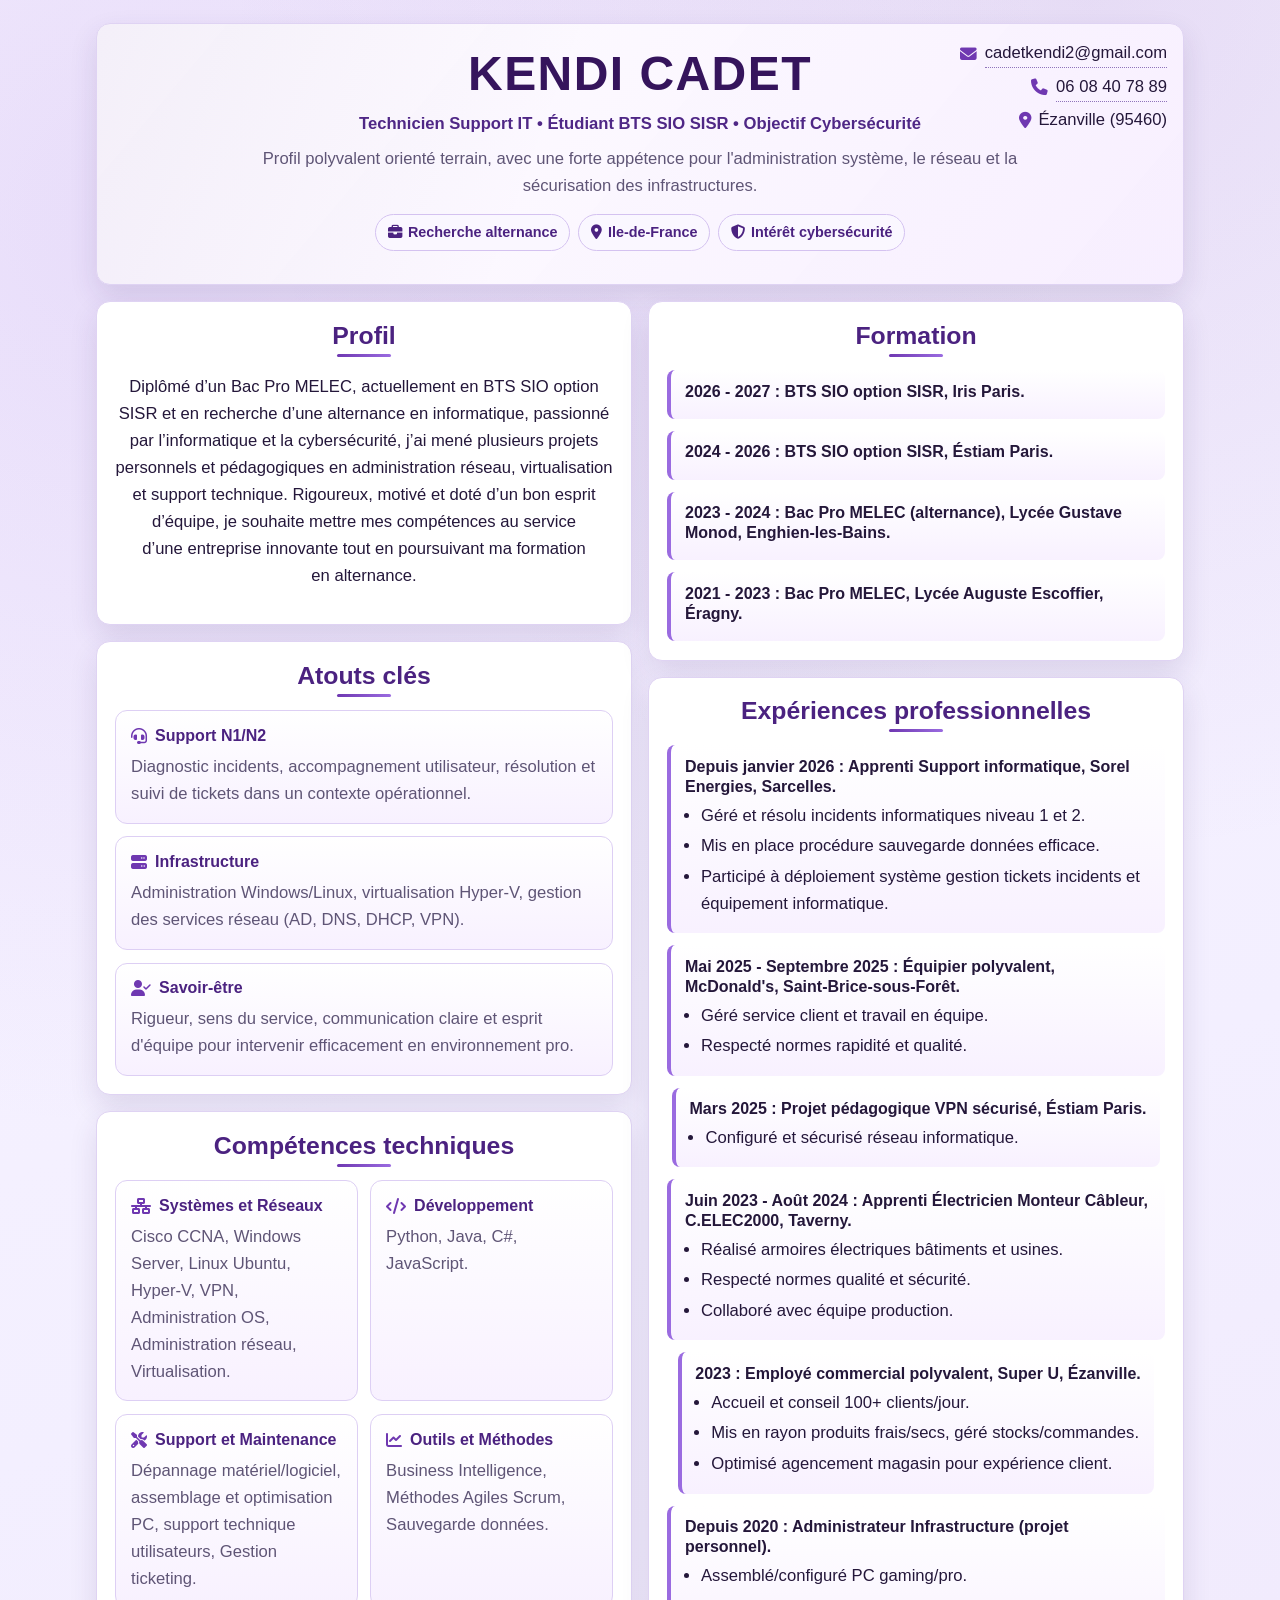
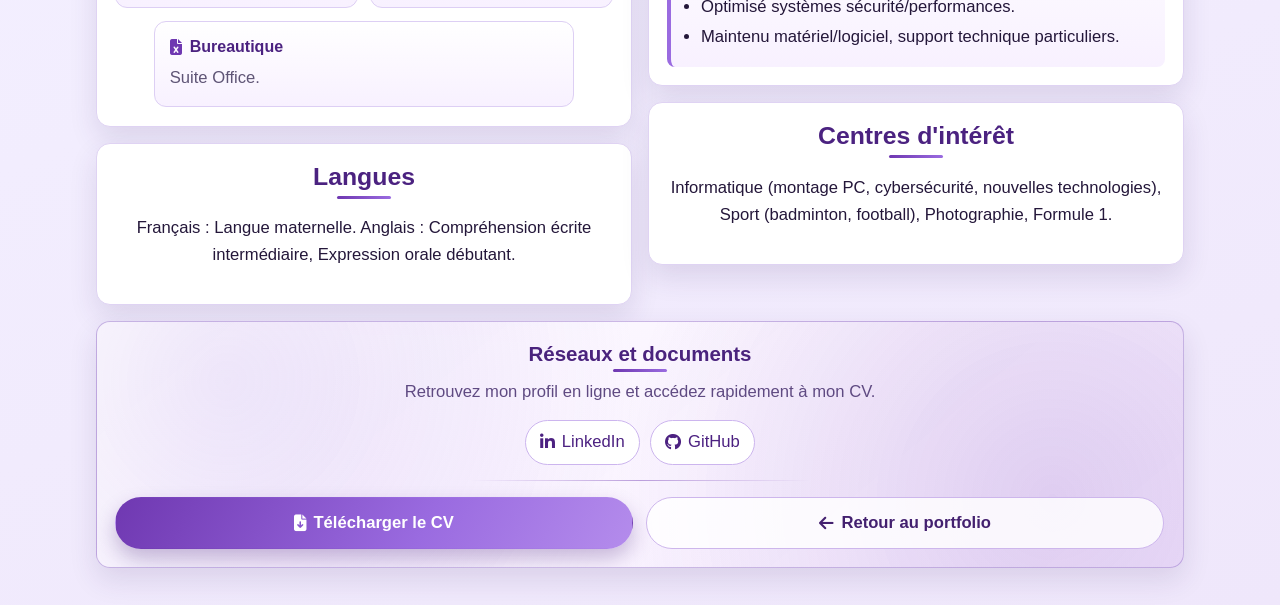
==== cv-professionnel.html @ 8ec5fa10 "CV web" ====
<!DOCTYPE html>
<html lang="fr">

<head>
  <meta charset="UTF-8" />
  <meta name="viewport" content="width=device-width, initial-scale=1.0" />
  <title>CV Professionnel | Kendi Cadet</title>
  <meta name="description" content="CV professionnel de Kendi Cadet - Apprenti en informatique BTS SIO option SISR." />
  <meta name="keywords"
    content="Kendi Cadet, CV, BTS SIO, SISR, cybersécurité, administration réseau, support informatique" />
  <link rel="preconnect" href="https://cdnjs.cloudflare.com" />
  <link rel="stylesheet" href="https://cdnjs.cloudflare.com/ajax/libs/font-awesome/6.5.2/css/all.min.css"
    integrity="sha512-SnH5WK+bZxgPHs44uWix+LLJAJ9/2PkPKZ5QiAj6Ta86w+fsb2TkR4j8R2R7p5S0w0z7R7A0iYfJ0z6LJ8mA1w=="
    crossorigin="anonymous" referrerpolicy="no-referrer" />
  <link rel="stylesheet" href="./assets/css/cv-professionnel.css" />
</head>

<body>
  <a class="skip-link" href="#contenu">Aller au contenu principal</a>

  <main id="contenu">
    <header id="accueil" class="reveal">
      <h1>KENDI CADET</h1>
      <p class="hero-role">Technicien Support IT • Étudiant BTS SIO SISR • Objectif Cybersécurité</p>
      <p class="hero-intro">Profil polyvalent orienté terrain, avec une forte appétence pour l'administration système, le réseau et la sécurisation des infrastructures.</p>
      <div class="hero-badges" aria-label="Informations clés">
        <span class="hero-badge"><i class="fa-solid fa-briefcase" aria-hidden="true"></i> Recherche alternance</span>
        <span class="hero-badge"><i class="fa-solid fa-location-dot" aria-hidden="true"></i> Ile-de-France</span>
        <span class="hero-badge"><i class="fa-solid fa-shield-halved" aria-hidden="true"></i> Intérêt cybersécurité</span>
      </div>
      <ul class="contacts">
        <li><i class="fa-solid fa-envelope" aria-hidden="true"></i> <a href="mailto:cadetkendi2@gmail.com">cadetkendi2@gmail.com</a></li>
        <li><i class="fa-solid fa-phone" aria-hidden="true"></i> <a href="tel:+33608407889">06 08 40 78 89</a></li>
        <li><i class="fa-solid fa-location-dot" aria-hidden="true"></i> Ézanville (95460)</li>
      </ul>
    </header>

    <section aria-labelledby="profil-title" class="reveal">
      <h2 id="profil-title">Profil</h2>
      <p>Diplômé d’un Bac Pro MELEC, actuellement en BTS SIO option SISR et en
        recherche d’une alternance en informatique, passionné par l’informatique et la
        cybersécurité, j’ai mené plusieurs projets personnels et pédagogiques en
        administration réseau, virtualisation et support technique. Rigoureux, motivé et
        doté d’un bon esprit d’équipe, je souhaite mettre mes compétences au service
        d’une entreprise innovante tout en poursuivant ma formation en alternance.</p>
    </section>

    <section aria-labelledby="atouts-title" class="reveal">
      <h2 id="atouts-title">Atouts clés</h2>
      <div class="spotlight-grid">
        <article class="spotlight-card">
          <h3><i class="fa-solid fa-headset" aria-hidden="true"></i> Support N1/N2</h3>
          <p>Diagnostic incidents, accompagnement utilisateur, résolution et suivi de tickets dans un contexte opérationnel.</p>
        </article>
        <article class="spotlight-card">
          <h3><i class="fa-solid fa-server" aria-hidden="true"></i> Infrastructure</h3>
          <p>Administration Windows/Linux, virtualisation Hyper-V, gestion des services réseau (AD, DNS, DHCP, VPN).</p>
        </article>
        <article class="spotlight-card">
          <h3><i class="fa-solid fa-user-check" aria-hidden="true"></i> Savoir-être</h3>
          <p>Rigueur, sens du service, communication claire et esprit d'équipe pour intervenir efficacement en environnement pro.</p>
        </article>
      </div>
    </section>

    <section id="competences" aria-labelledby="competences-title" class="reveal">
      <h2 id="competences-title">Compétences techniques</h2>
      <div class="tag-grid">
        <article class="skill-card">
          <h3><i class="fa-solid fa-network-wired" aria-hidden="true"></i> Systèmes et Réseaux</h3>
          <p>Cisco CCNA, Windows Server, Linux Ubuntu, Hyper-V, VPN, Administration OS, Administration réseau,
            Virtualisation.</p>
        </article>
        <article class="skill-card">
          <h3><i class="fa-solid fa-code" aria-hidden="true"></i> Développement</h3>
          <p>Python, Java, C#, JavaScript.</p>
        </article>
        <article class="skill-card">
          <h3><i class="fa-solid fa-screwdriver-wrench" aria-hidden="true"></i> Support et Maintenance</h3>
          <p>Dépannage matériel/logiciel, assemblage et optimisation PC, support technique utilisateurs, Gestion
            ticketing.</p>
        </article>
        <article class="skill-card">
          <h3><i class="fa-solid fa-chart-line" aria-hidden="true"></i> Outils et Méthodes</h3>
          <p>Business Intelligence, Méthodes Agiles Scrum, Sauvegarde données.</p>
        </article>
        <article class="skill-card">
          <h3><i class="fa-solid fa-file-excel" aria-hidden="true"></i> Bureautique</h3>
          <p>Suite Office.</p>
        </article>
      </div>
    </section>

    <section aria-labelledby="langues-title" class="reveal">
      <h2 id="langues-title">Langues</h2>
      <p>Français : Langue maternelle. Anglais : Compréhension écrite intermédiaire, Expression orale débutant.</p>
    </section>

    <section aria-labelledby="formation-title" class="reveal">
      <h2 id="formation-title">Formation</h2>
      <div class="timeline">
        <article>
          <h3>2026 - 2027 : BTS SIO option SISR, Iris Paris.</h3>
        </article>
        <article>
          <h3>2024 - 2026 : BTS SIO option SISR, Éstiam Paris.</h3>
        </article>
        <article>
          <h3>2023 - 2024 : Bac Pro MELEC (alternance), Lycée Gustave Monod, Enghien-les-Bains.</h3>
        </article>
        <article>
          <h3>2021 - 2023 : Bac Pro MELEC, Lycée Auguste Escoffier, Éragny.</h3>
        </article>
      </div>
    </section>

    <section id="experiences" aria-labelledby="experiences-title" class="reveal">
      <h2 id="experiences-title">Expériences professionnelles</h2>
      <div class="timeline">
        <article>
          <h3>Depuis janvier 2026 : Apprenti Support informatique, Sorel Energies, Sarcelles.</h3>
          <ul class="experience-list">
            <li>Géré et résolu incidents informatiques niveau 1 et 2.</li>
            <li>Mis en place procédure sauvegarde données efficace.</li>
            <li>Participé à déploiement système gestion tickets incidents et équipement informatique.</li>
          </ul>
        </article>
        <article>
          <h3>Mai 2025 - Septembre 2025 : Équipier polyvalent, McDonald's, Saint-Brice-sous-Forêt.</h3>
          <ul class="experience-list">
            <li>Géré service client et travail en équipe.</li>
            <li>Respecté normes rapidité et qualité.</li>
          </ul>
        </article>
        <article>
          <h3>Mars 2025 : Projet pédagogique VPN sécurisé, Éstiam Paris.</h3>
          <ul class="experience-list">
            <li>Configuré et sécurisé réseau informatique.</li>
          </ul>
        </article>
        <article>
          <h3>Juin 2023 - Août 2024 : Apprenti Électricien Monteur Câbleur, C.ELEC2000, Taverny.</h3>
          <ul class="experience-list">
            <li>Réalisé armoires électriques bâtiments et usines.</li>
            <li>Respecté normes qualité et sécurité.</li>
            <li>Collaboré avec équipe production.</li>
          </ul>
        </article>
        <article>
          <h3>2023 : Employé commercial polyvalent, Super U, Ézanville.</h3>
          <ul class="experience-list">
            <li>Accueil et conseil 100+ clients/jour.</li>
            <li>Mis en rayon produits frais/secs, géré stocks/commandes.</li>
            <li>Optimisé agencement magasin pour expérience client.</li>
          </ul>
        </article>
        <article>
          <h3>Depuis 2020 : Administrateur Infrastructure (projet personnel).</h3>
          <ul class="experience-list">
            <li>Assemblé/configuré PC gaming/pro.</li>
            <li>Optimisé systèmes sécurité/performances.</li>
            <li>Maintenu matériel/logiciel, support technique particuliers.</li>
          </ul>
        </article>
      </div>
    </section>

    <section aria-labelledby="interets-title" class="reveal">
      <h2 id="interets-title">Centres d'intérêt</h2>
      <p>Informatique (montage PC, cybersécurité, nouvelles technologies), Sport (badminton, football), Photographie,
        Formule 1.</p>
    </section>

    <section id="contact" class="bottom-actions unified-hub reveal" aria-labelledby="contact-title">
      <h2 id="contact-title" class="bottom-actions-title">Réseaux et documents</h2>
      <p class="hub-caption">Retrouvez mon profil en ligne et accédez rapidement à mon CV.</p>
      <div class="social-links">
        <a href="https://www.linkedin.com/in/kendi-cadet/" target="_blank" rel="noopener noreferrer"><i class="fa-brands fa-linkedin-in" aria-hidden="true"></i> LinkedIn</a>
        <a href="https://github.com/Kendi021" target="_blank" rel="noopener noreferrer"><i class="fa-brands fa-github" aria-hidden="true"></i> GitHub</a>
      </div>
      <div class="hub-divider" aria-hidden="true"></div>
      <div class="bottom-actions-row">
        <a class="btn btn-primary" href="./docs/CV de kendi.pdf" download>
          <i class="fa-solid fa-file-arrow-down" aria-hidden="true"></i>
          Télécharger le CV
        </a>
        <a class="btn btn-secondary" href="./index.html">
          <i class="fa-solid fa-arrow-left" aria-hidden="true"></i>
          Retour au portfolio
        </a>
      </div>
    </section>
  </main>

  <script>
    const revealElements = document.querySelectorAll('.reveal');

    if (!('IntersectionObserver' in window)) {
      revealElements.forEach((element) => element.classList.add('is-visible'));
    } else {
      const observer = new IntersectionObserver(
        (entries, obs) => {
          entries.forEach((entry) => {
            if (!entry.isIntersecting) return;
            entry.target.classList.add('is-visible');
            obs.unobserve(entry.target);
          });
        },
        {
          threshold: 0.16,
          rootMargin: '0px 0px -40px 0px'
        }
      );

      revealElements.forEach((element) => observer.observe(element));
    }
  </script>
</body>

</html>
---- assets/css/cv-professionnel.css ----
﻿:root {
    --bg: #f3efff;
    --surface: #ffffff;
    --surface-soft: #faf7ff;
    --text: #24173a;
    --muted: #5f5576;
    --line: #dfd3f3;
    --accent: #6f38b1;
    --accent-2: #9a6be0;
    --shadow: 0 12px 28px rgba(59, 29, 96, 0.12);
    --radius: 14px;
    --max-width: 1120px;
    --transition: 240ms ease;
}

* {
    box-sizing: border-box;
}

html {
    scroll-behavior: smooth;
}

body {
    margin: 0;
    font-family: "Trebuchet MS", "Segoe UI", Tahoma, Geneva, Verdana, sans-serif;
    font-size: clamp(0.98rem, 0.2vw + 0.94rem, 1.04rem);
    color: var(--text);
    line-height: 1.62;
    background:
        radial-gradient(circle at 12% 10%, rgba(154, 107, 224, 0.17), transparent 40%),
        radial-gradient(circle at 85% 0%, rgba(111, 56, 177, 0.12), transparent 35%),
        linear-gradient(160deg, #f8f4ff 0%, var(--bg) 55%, #efe7fb 100%);
}

.skip-link {
    position: absolute;
    left: -9999px;
    width: 1px;
    height: 1px;
    overflow: hidden;
}

.skip-link:focus {
    position: fixed;
    top: 10px;
    left: 10px;
    width: auto;
    height: auto;
    padding: 0.6rem 0.85rem;
    background: var(--accent);
    color: #fff;
    border-radius: 10px;
    z-index: 1000;
    text-decoration: none;
}

main {
    max-width: var(--max-width);
    width: min(100%, var(--max-width));
    margin: 0 auto;
    padding: 1.2rem 0.9rem 2rem;
    display: grid;
    align-items: start;
    gap: 1rem;
}

section,
header {
    background: var(--surface);
    border: 1px solid var(--line);
    border-radius: var(--radius);
    box-shadow: var(--shadow);
    padding: 1.15rem;
    width: 100%;
}

h1,
h2,
h3 {
    margin-top: 0;
    line-height: 1.25;
}

h1 {
    margin-bottom: 0.4rem;
    font-size: clamp(2rem, 6vw, 3rem);
    letter-spacing: 0.03em;
    color: #35145c;
    text-wrap: balance;
}

h2 {
    font-size: clamp(1.2rem, 2vw, 1.55rem);
    color: #4b2280;
    margin-bottom: 0.8rem;
    position: relative;
    padding-bottom: 0.35rem;
    text-align: center;
    text-wrap: balance;
}

h2::after {
    content: "";
    position: absolute;
    left: 50%;
    bottom: 0;
    width: 54px;
    height: 3px;
    border-radius: 999px;
    background: linear-gradient(90deg, var(--accent), var(--accent-2));
    transform: translateX(-50%);
}

header {
    position: relative;
    overflow: hidden;
    text-align: center;
    padding-top: 1.25rem;
    background:
        linear-gradient(130deg, rgba(255, 255, 255, 0.96), rgba(247, 238, 255, 0.98)),
        var(--surface);
}

header::before {
    content: "";
    position: absolute;
    inset: 0;
    pointer-events: none;
    background: linear-gradient(110deg, rgba(111, 56, 177, 0.08), transparent 42%);
}

.hero-role,
.hero-intro,
.hero-badges,
.contacts {
    position: relative;
    z-index: 1;
}

.hero-role {
    margin: 0 0 0.55rem;
    font-weight: 700;
    color: #4f2786;
    text-wrap: balance;
}

.hero-intro {
    margin: 0 0 0.85rem;
    color: var(--muted);
    max-width: 78ch;
    margin-inline: auto;
    text-wrap: pretty;
}

@media (min-width: 741px) {
    header > h1,
    header > .hero-role,
    header > .hero-intro,
    header > .hero-badges {
        max-width: min(100%, 760px);
        margin-left: auto;
        margin-right: auto;
    }
}

section > p {
    max-width: 74ch;
    margin-left: auto;
    margin-right: auto;
    text-align: center;
    text-wrap: pretty;
}

.hero-badges {
    display: flex;
    flex-wrap: wrap;
    justify-content: center;
    gap: 0.5rem;
    margin: 0 0 0.95rem;
}

.hero-badge {
    display: inline-flex;
    align-items: center;
    gap: 0.4rem;
    border: 1px solid #d4c2f0;
    background: var(--surface-soft);
    color: #4b2280;
    border-radius: 999px;
    padding: 0.36rem 0.72rem;
    font-size: 0.9rem;
    font-weight: 600;
}

.contacts {
    position: absolute;
    top: 1rem;
    right: 1rem;
    display: grid;
    gap: 0.35rem;
    margin: 0;
    padding: 0;
    list-style: none;
    width: auto;
    max-width: min(100%, 300px);
    text-align: right;
    justify-items: end;
}

.contacts li {
    display: flex;
    align-items: center;
    justify-content: flex-end;
    gap: 0.48rem;
    flex-wrap: wrap;
}

.contacts i {
    color: var(--accent);
}

.contacts a {
    color: inherit;
    text-decoration: none;
    border-bottom: 1px dotted #8f74bb;
}

.contacts a:hover,
.contacts a:focus-visible {
    border-bottom-style: solid;
    outline: none;
}

.spotlight-grid,
.tag-grid {
    display: grid;
    gap: 0.8rem;
}

.spotlight-grid {
    grid-template-columns: 1fr;
}

.spotlight-card,
.skill-card {
    border: 1px solid #ddcff4;
    border-radius: 12px;
    background: linear-gradient(180deg, #ffffff, #f8f1ff);
    padding: 0.92rem;
    transition: transform var(--transition), box-shadow var(--transition), border-color var(--transition);
}

.spotlight-card:hover,
.skill-card:hover {
    transform: translateY(-3px);
    border-color: #b991eb;
    box-shadow: 0 10px 22px rgba(77, 38, 126, 0.16);
}

.spotlight-card h3,
.skill-card h3 {
    margin-bottom: 0.5rem;
    display: flex;
    align-items: center;
    gap: 0.5rem;
    color: #4b2280;
}

.spotlight-card h3 i,
.skill-card h3 i {
    color: var(--accent);
}

.spotlight-card p,
.skill-card p {
    margin: 0;
    max-width: 64ch;
    margin-inline: auto;
}

.timeline {
    display: grid;
    gap: 0.75rem;
    max-width: 78ch;
    margin-inline: auto;
}

article {
    border-left: 4px solid var(--accent-2);
    border-radius: 8px;
    background: linear-gradient(180deg, #ffffff, #f8f1ff);
    padding: 0.72rem 0.85rem;
}

article h3 {
    margin-bottom: 0.36rem;
    font-size: 1rem;
    overflow-wrap: anywhere;
}

article p {
    margin: 0;
    color: var(--muted);
}

.experience-list {
    margin: 0.35rem 0 0;
    padding-left: 1rem;
}

.experience-list li {
    margin-bottom: 0.24rem;
}

.btn {
    display: inline-flex;
    justify-content: center;
    align-items: center;
    gap: 0.45rem;
    width: 100%;
    min-height: 52px;
    border-radius: 999px;
    padding: 0.85rem 1rem;
    font-weight: 700;
    font-size: clamp(0.95rem, 0.45vw + 0.84rem, 1.04rem);
    line-height: 1.2;
    text-decoration: none;
    cursor: pointer;
    transition: transform var(--transition), box-shadow var(--transition), background-color var(--transition), color var(--transition);
}

.btn-primary {
    border: 1px solid transparent;
    color: #fff;
    background: linear-gradient(120deg, #6f38b1 0%, #9a6be0 60%, #b48cec 100%);
    box-shadow: 0 10px 20px rgba(72, 34, 122, 0.28);
}

.btn-primary:hover,
.btn-primary:focus-visible {
    transform: translateY(-2px);
    box-shadow: 0 14px 26px rgba(72, 34, 122, 0.34);
    outline: none;
}

.btn-secondary {
    color: #43206f;
    border: 1px solid #cdb6ec;
    background: rgba(255, 255, 255, 0.82);
}

.btn-secondary:hover,
.btn-secondary:focus-visible {
    color: #fff;
    background: #4b2280;
    transform: translateY(-2px);
    box-shadow: 0 12px 22px rgba(72, 34, 122, 0.24);
    outline: none;
}

.bottom-actions.unified-hub {
    position: relative;
    overflow: hidden;
    text-align: center;
    border: 1px solid rgba(116, 72, 182, 0.35);
    background:
        radial-gradient(circle at 12% 24%, rgba(154, 107, 224, 0.2), transparent 42%),
        radial-gradient(circle at 88% 72%, rgba(111, 56, 177, 0.18), transparent 45%),
        linear-gradient(140deg, rgba(255, 255, 255, 0.96), rgba(245, 235, 255, 0.94));
}

#contact.bottom-actions {
    text-align: center;
}

.bottom-actions.unified-hub::before {
    content: "";
    position: absolute;
    inset: -140% -40%;
    pointer-events: none;
    background: linear-gradient(115deg, transparent 32%, rgba(255, 255, 255, 0.42) 50%, transparent 68%);
    transform: translateX(-35%);
    animation: sweepLight 9s linear infinite;
}

.bottom-actions-title,
.hub-caption,
.social-links,
.hub-divider,
.bottom-actions-row,
.hub-copy {
    position: relative;
    z-index: 1;
}

.bottom-actions-title {
    margin: 0 0 0.42rem;
    color: #4a237d;
    font-weight: 800;
    font-size: clamp(1.04rem, 0.9vw + 0.78rem, 1.28rem);
    width: 100%;
    text-align: center;
}

.hub-caption {
    margin: 0 0 0.9rem;
    color: #5f4a82;
    max-width: 56ch;
    margin-left: auto;
    margin-right: auto;
    text-align: center;
}

.social-links {
    display: flex;
    justify-content: center;
    flex-wrap: wrap;
    gap: 0.62rem;
    margin-top: 0.15rem;
}

.social-links a {
    display: inline-flex;
    align-items: center;
    justify-content: center;
    gap: 0.42rem;
    border-radius: 999px;
    padding: 0.5rem 0.9rem;
    text-decoration: none;
    color: #4c2181;
    border: 1px solid #ccb5ee;
    background: #fff;
    transition: transform var(--transition), background-color var(--transition), color var(--transition), box-shadow var(--transition);
}

.social-links a:hover,
.social-links a:focus-visible {
    color: #fff;
    background: linear-gradient(120deg, #6f38b1 0%, #9a6be0 100%);
    transform: translateY(-2px);
    box-shadow: 0 10px 18px rgba(72, 34, 122, 0.22);
    outline: none;
}

.hub-divider {
    width: min(340px, 62%);
    height: 1px;
    margin: 0.95rem auto 1rem;
    background: linear-gradient(90deg, transparent, rgba(111, 56, 177, 0.45), transparent);
}

.bottom-actions-row {
    display: grid;
    grid-template-columns: repeat(2, minmax(0, 1fr));
    gap: 0.8rem;
}

.hub-copy {
    margin: 0.85rem 0 0;
    color: #5f4a82;
    font-size: 0.92rem;
    width: 100%;
    text-align: center;
}

#contact .bottom-actions-title,
#contact .hub-caption,
#contact .hub-copy {
    margin-left: auto;
    margin-right: auto;
    text-align: center;
}

.reveal {
    opacity: 0;
    transform: translateY(14px);
    transition: opacity 540ms ease, transform 540ms ease;
}

.reveal.is-visible {
    opacity: 1;
    transform: translateY(0);
}

.bottom-actions.reveal.is-visible .btn {
    animation: riseIn 520ms cubic-bezier(0.2, 0.8, 0.2, 1) both;
}

.bottom-actions.reveal.is-visible .btn:nth-child(2) {
    animation-delay: 130ms;
}

@keyframes sweepLight {
    0% {
        transform: translateX(-55%);
    }

    100% {
        transform: translateX(55%);
    }
}

@keyframes riseIn {
    0% {
        opacity: 0;
        transform: translateY(18px) scale(0.985);
    }

    100% {
        opacity: 1;
        transform: translateY(0) scale(1);
    }
}

@media (min-width: 981px) {
    main {
        display: block;
        columns: 2;
        column-gap: 1rem;
        padding: 1.45rem 1rem 2.3rem;
    }

    main > header,
    main > section {
        break-inside: avoid;
        display: inline-block;
        width: 100%;
        margin: 0 0 1rem;
    }

    #accueil,
    #contact.bottom-actions {
        column-span: all;
        display: block;
        margin-bottom: 1rem;
    }

    #contact.bottom-actions {
        margin-bottom: 0;
    }

    .spotlight-grid {
        grid-template-columns: 1fr;
    }

    #competences .tag-grid {
        grid-template-columns: repeat(2, minmax(0, 1fr));
    }

    #competences .tag-grid .skill-card:last-child {
        grid-column: 1 / -1;
        max-width: 420px;
        justify-self: center;
        width: 100%;
    }

    #experiences .timeline article {
        max-width: 72ch;
        margin-inline: auto;
    }
}

@media (max-width: 980px) {
    main {
        grid-template-columns: 1fr;
    }

    .spotlight-grid {
        grid-template-columns: 1fr;
    }
}

@media (max-width: 740px) {
    section,
    header {
        padding: 1rem;
    }

    header {
        padding-right: 1rem;
        padding-top: 1.08rem;
    }

    main {
        padding: 0.9rem 0.65rem 1.35rem;
        gap: 0.8rem;
    }

    body {
        line-height: 1.56;
    }

    h1 {
        letter-spacing: 0.02em;
    }

    .bottom-actions-row {
        grid-template-columns: 1fr;
        gap: 0.62rem;
    }

    .social-links a {
        width: 100%;
    }

    .hero-badges {
        gap: 0.42rem;
    }

    .hero-badge {
        font-size: 0.85rem;
    }

    .contacts {
        position: static;
        width: fit-content;
        max-width: min(100%, 420px);
        margin: 0 auto;
        justify-items: center;
        text-align: center;
    }

    .contacts li {
        justify-content: center;
        text-align: center;
    }

    .timeline article,
    .experience-list {
        text-align: left;
    }

    .btn {
        min-height: 54px;
    }
}

@media (max-width: 480px) {
    main {
        padding: 0.82rem 0.52rem 1.2rem;
    }

    section,
    header {
        padding: 0.92rem;
    }

    .hero-role {
        font-size: 0.95rem;
    }
}

@media (prefers-reduced-motion: reduce) {
    .bottom-actions.unified-hub::before,
    .bottom-actions.reveal.is-visible .btn {
        animation: none;
    }

    .btn,
    .social-links a,
    .reveal,
    .spotlight-card,
    .skill-card {
        transition: none;
    }
}
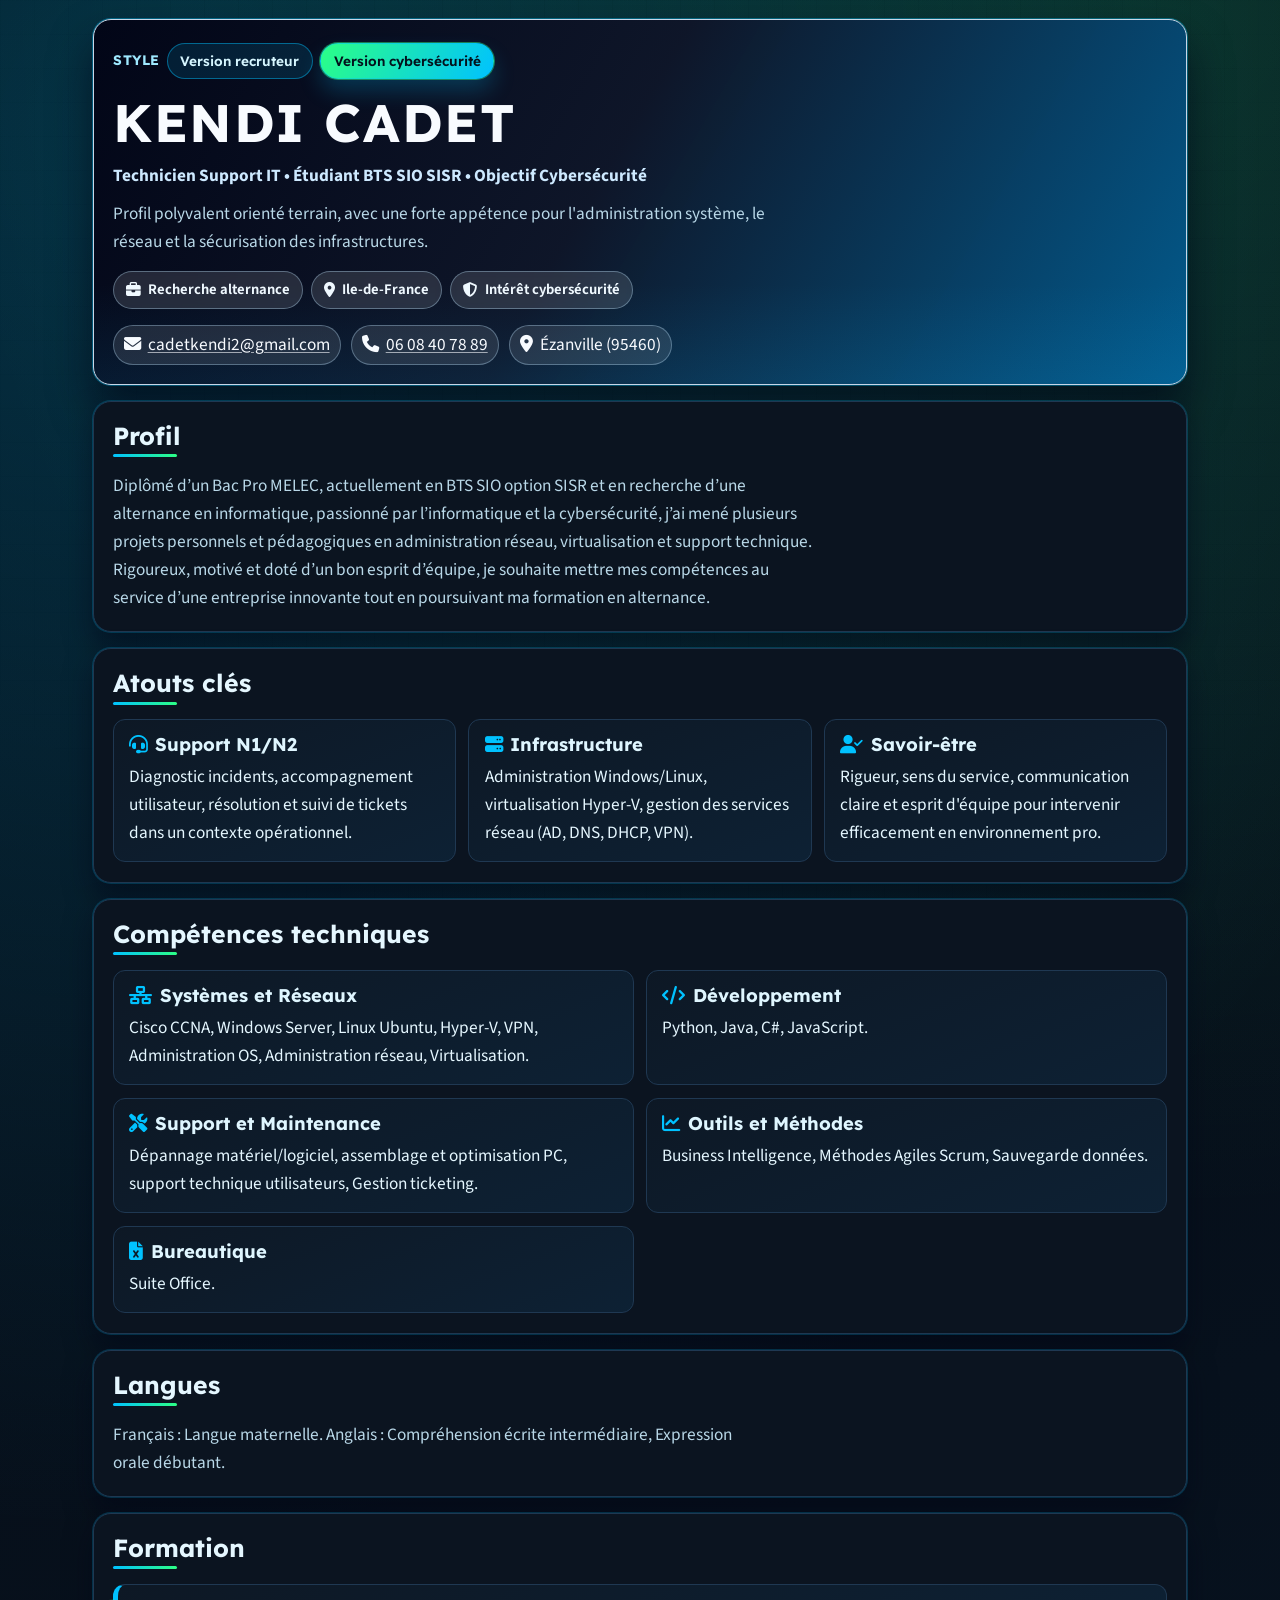
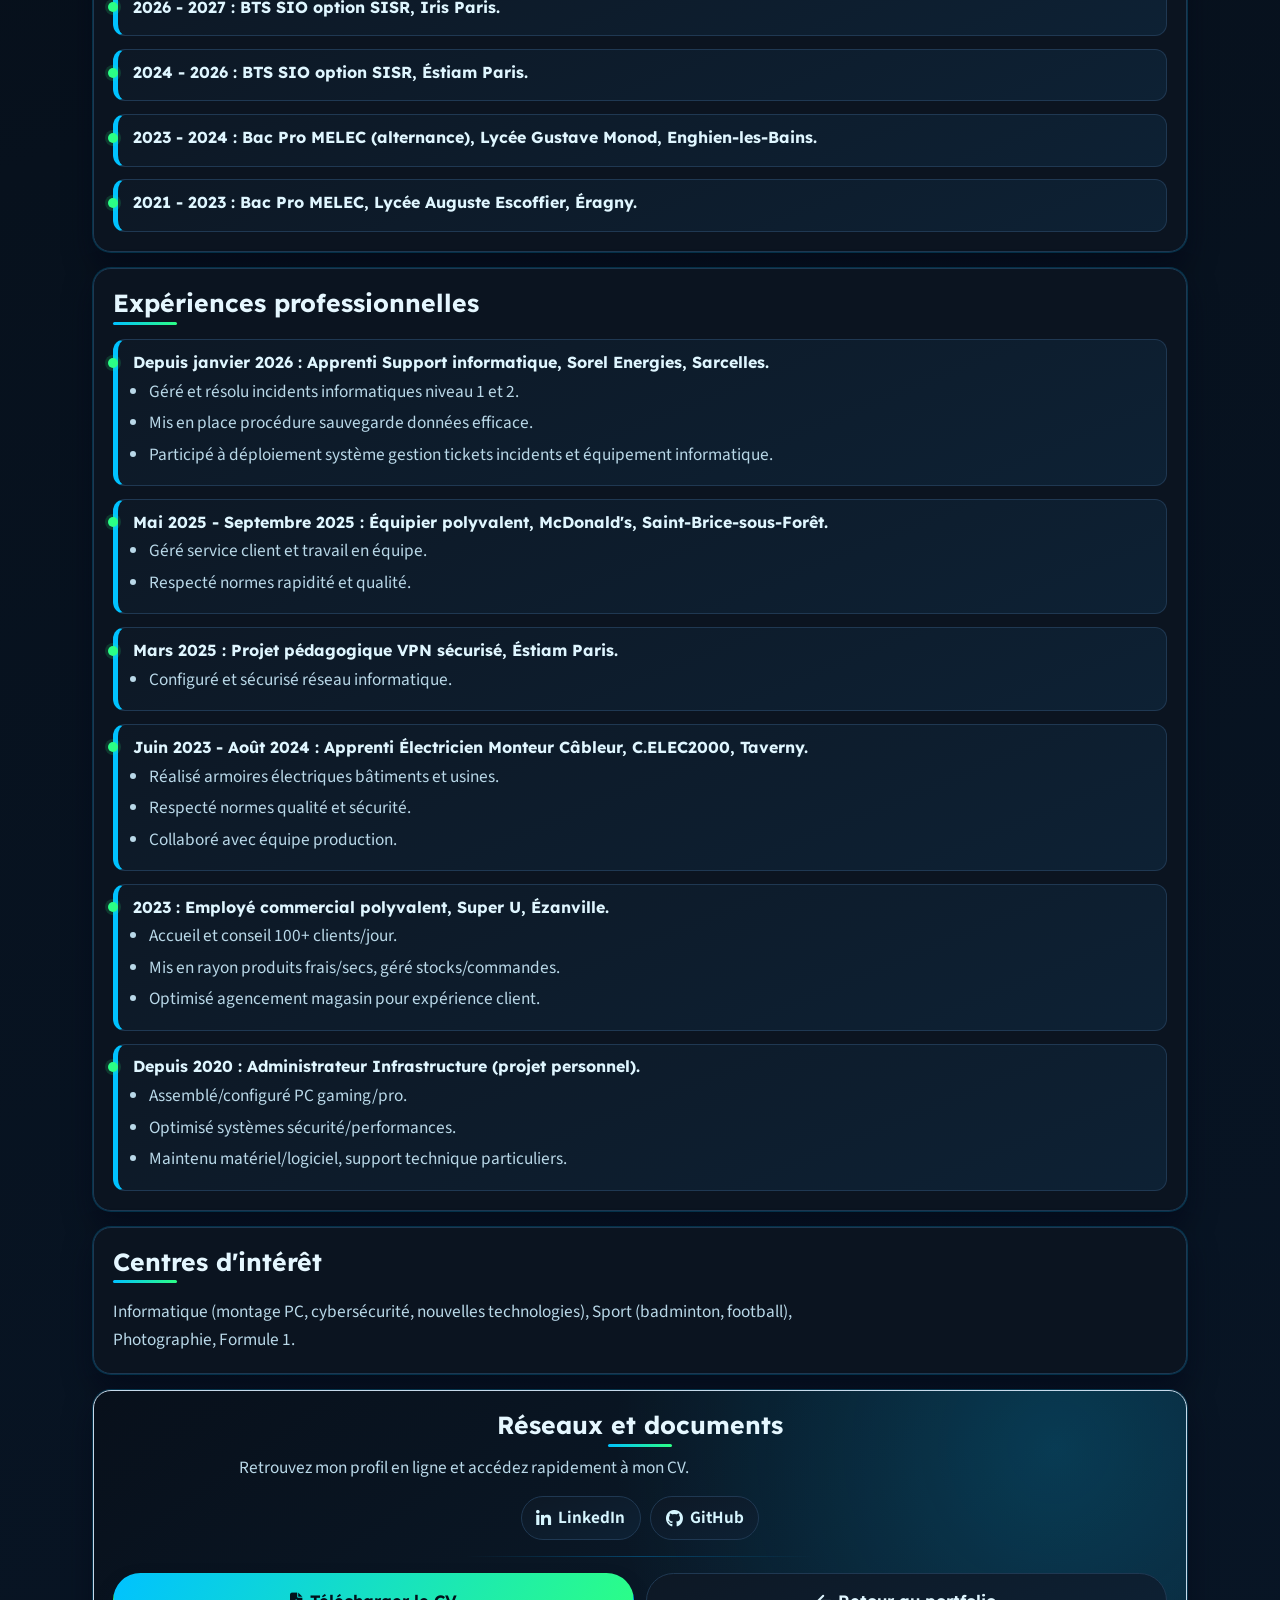
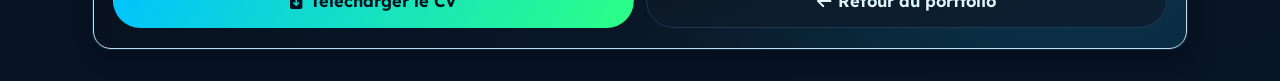
==== commit b89aeeeb: "Nouvelle surface avec ui-ux Pour mon portfolio" ====
--- a/cv-professionnel.html
+++ b/cv-professionnel.html
@@ -1,5 +1,5 @@
 <!DOCTYPE html>
-<html lang="fr">
+<html lang="fr" data-theme="cyber">
 
 <head>
   <meta charset="UTF-8" />
@@ -8,6 +8,10 @@
   <meta name="description" content="CV professionnel de Kendi Cadet - Apprenti en informatique BTS SIO option SISR." />
   <meta name="keywords"
     content="Kendi Cadet, CV, BTS SIO, SISR, cybersécurité, administration réseau, support informatique" />
+  <link rel="preconnect" href="https://fonts.googleapis.com" />
+  <link rel="preconnect" href="https://fonts.gstatic.com" crossorigin />
+  <link href="https://fonts.googleapis.com/css2?family=Lexend:wght@400;600;700;800&family=Source+Sans+3:wght@400;500;600;700&display=swap"
+    rel="stylesheet" />
   <link rel="preconnect" href="https://cdnjs.cloudflare.com" />
   <link rel="stylesheet" href="https://cdnjs.cloudflare.com/ajax/libs/font-awesome/6.5.2/css/all.min.css"
     integrity="sha512-SnH5WK+bZxgPHs44uWix+LLJAJ9/2PkPKZ5QiAj6Ta86w+fsb2TkR4j8R2R7p5S0w0z7R7A0iYfJ0z6LJ8mA1w=="
@@ -20,6 +24,11 @@
 
   <main id="contenu">
     <header id="accueil" class="reveal">
+      <div class="theme-switcher" role="group" aria-label="Variantes visuelles du CV">
+        <span class="theme-label">Style</span>
+        <button type="button" class="theme-btn" data-theme="corporate" aria-pressed="false">Version recruteur</button>
+        <button type="button" class="theme-btn is-active" data-theme="cyber" aria-pressed="true">Version cybersécurité</button>
+      </div>
       <h1>KENDI CADET</h1>
       <p class="hero-role">Technicien Support IT • Étudiant BTS SIO SISR • Objectif Cybersécurité</p>
       <p class="hero-intro">Profil polyvalent orienté terrain, avec une forte appétence pour l'administration système, le réseau et la sécurisation des infrastructures.</p>
@@ -193,6 +202,32 @@
   </main>
 
   <script>
+    const themeButtons = document.querySelectorAll('.theme-btn');
+    const root = document.documentElement;
+    const THEME_KEY = 'cv-theme';
+
+    function applyTheme(theme) {
+      const safeTheme = theme === 'cyber' ? 'cyber' : 'corporate';
+      root.setAttribute('data-theme', safeTheme);
+
+      themeButtons.forEach((button) => {
+        const isActive = button.dataset.theme === safeTheme;
+        button.classList.toggle('is-active', isActive);
+        button.setAttribute('aria-pressed', String(isActive));
+      });
+    }
+
+    const savedTheme = localStorage.getItem(THEME_KEY);
+    applyTheme(savedTheme || 'cyber');
+
+    themeButtons.forEach((button) => {
+      button.addEventListener('click', () => {
+        const nextTheme = button.dataset.theme;
+        applyTheme(nextTheme);
+        localStorage.setItem(THEME_KEY, nextTheme);
+      });
+    });
+
     const revealElements = document.querySelectorAll('.reveal');
 
     if (!('IntersectionObserver' in window)) {
--- a/assets/css/cv-professionnel.css
+++ b/assets/css/cv-professionnel.css
@@ -1,16 +1,52 @@
-﻿:root {
-    --bg: #f3efff;
+:root {
+    --bg: #f3f7fc;
     --surface: #ffffff;
-    --surface-soft: #faf7ff;
-    --text: #24173a;
-    --muted: #5f5576;
-    --line: #dfd3f3;
-    --accent: #6f38b1;
-    --accent-2: #9a6be0;
-    --shadow: 0 12px 28px rgba(59, 29, 96, 0.12);
-    --radius: 14px;
+    --surface-soft: #f7fbff;
+    --text: #0f172a;
+    --muted: #475569;
+    --line: #d9e3ef;
+    --primary: #0f172a;
+    --primary-strong: #020617;
+    --secondary: #334155;
+    --accent: #0369a1;
+    --accent-soft: #0ea5e9;
+    --success: #0f766e;
+    --radius-lg: 18px;
+    --radius-md: 12px;
+    --shadow-sm: 0 8px 22px rgba(15, 23, 42, 0.08);
+    --shadow-md: 0 16px 34px rgba(15, 23, 42, 0.11);
     --max-width: 1120px;
-    --transition: 240ms ease;
+    --transition: 220ms ease;
+}
+
+html[data-theme="corporate"] {
+    --bg: #f3f7fc;
+    --surface: #ffffff;
+    --surface-soft: #f7fbff;
+    --text: #0f172a;
+    --muted: #475569;
+    --line: #d9e3ef;
+    --primary: #0f172a;
+    --primary-strong: #020617;
+    --secondary: #334155;
+    --accent: #0369a1;
+    --accent-soft: #0ea5e9;
+}
+
+html[data-theme="cyber"] {
+    --bg: #060b12;
+    --surface: #0b1420;
+    --surface-soft: #0f1d2e;
+    --text: #e5f7ff;
+    --muted: #9dc8d6;
+    --line: #1f3852;
+    --primary: #020817;
+    --primary-strong: #020617;
+    --secondary: #8fe8ff;
+    --accent: #00c2ff;
+    --accent-soft: #2cff85;
+    --shadow-sm: 0 0 0 1px rgba(0, 194, 255, 0.2), 0 14px 28px rgba(2, 8, 23, 0.55);
+    --shadow-md: 0 0 0 1px rgba(0, 194, 255, 0.35), 0 24px 42px rgba(2, 8, 23, 0.65);
 }
 
 * {
@@ -23,14 +59,35 @@
 
 body {
     margin: 0;
-    font-family: "Trebuchet MS", "Segoe UI", Tahoma, Geneva, Verdana, sans-serif;
-    font-size: clamp(0.98rem, 0.2vw + 0.94rem, 1.04rem);
     color: var(--text);
+    font-family: "Source Sans 3", "Segoe UI", Tahoma, Geneva, Verdana, sans-serif;
+    font-size: clamp(1rem, 0.24vw + 0.95rem, 1.08rem);
     line-height: 1.62;
     background:
-        radial-gradient(circle at 12% 10%, rgba(154, 107, 224, 0.17), transparent 40%),
-        radial-gradient(circle at 85% 0%, rgba(111, 56, 177, 0.12), transparent 35%),
-        linear-gradient(160deg, #f8f4ff 0%, var(--bg) 55%, #efe7fb 100%);
+        radial-gradient(circle at 8% 4%, rgba(3, 105, 161, 0.12), transparent 40%),
+        radial-gradient(circle at 90% 0%, rgba(14, 165, 233, 0.1), transparent 30%),
+        linear-gradient(165deg, #f6fbff 0%, var(--bg) 48%, #edf4fb 100%);
+    min-height: 100vh;
+}
+
+html[data-theme="cyber"] body {
+    background:
+        radial-gradient(circle at 12% 4%, rgba(0, 194, 255, 0.22), transparent 42%),
+        radial-gradient(circle at 90% 0%, rgba(44, 255, 133, 0.14), transparent 35%),
+        linear-gradient(162deg, #05080f 0%, #07111d 48%, #081525 100%);
+}
+
+/* Subtle grid texture to avoid flat backgrounds */
+body::before {
+    content: "";
+    position: fixed;
+    inset: 0;
+    pointer-events: none;
+    z-index: -1;
+    background-image: linear-gradient(rgba(2, 6, 23, 0.035) 1px, transparent 1px),
+        linear-gradient(90deg, rgba(2, 6, 23, 0.035) 1px, transparent 1px);
+    background-size: 34px 34px;
+    mask-image: radial-gradient(circle at 50% 12%, #000 40%, transparent 88%);
 }
 
 .skip-link {
@@ -47,224 +104,336 @@
     left: 10px;
     width: auto;
     height: auto;
-    padding: 0.6rem 0.85rem;
-    background: var(--accent);
+    padding: 0.55rem 0.85rem;
+    border-radius: 10px;
+    background: var(--primary);
     color: #fff;
-    border-radius: 10px;
-    z-index: 1000;
     text-decoration: none;
+    z-index: 2000;
 }
 
 main {
     max-width: var(--max-width);
     width: min(100%, var(--max-width));
     margin: 0 auto;
-    padding: 1.2rem 0.9rem 2rem;
+    padding: 1.2rem 0.8rem 2rem;
     display: grid;
-    align-items: start;
     gap: 1rem;
 }
 
-section,
-header {
+header,
+section {
+    border: 1px solid var(--line);
+    border-radius: var(--radius-lg);
     background: var(--surface);
-    border: 1px solid var(--line);
-    border-radius: var(--radius);
-    box-shadow: var(--shadow);
-    padding: 1.15rem;
-    width: 100%;
+    box-shadow: var(--shadow-sm);
+    padding: 1.2rem;
+}
+
+.theme-switcher {
+    display: inline-flex;
+    align-items: center;
+    flex-wrap: wrap;
+    gap: 0.45rem;
+    margin: 0 0 0.8rem;
+}
+
+.theme-label {
+    font-family: "Lexend", "Segoe UI", Tahoma, Geneva, Verdana, sans-serif;
+    font-size: 0.86rem;
+    font-weight: 700;
+    letter-spacing: 0.04em;
+    text-transform: uppercase;
+    color: #cde9ff;
+}
+
+.theme-btn {
+    border: 1px solid rgba(191, 229, 255, 0.4);
+    background: rgba(255, 255, 255, 0.08);
+    color: #e6f4ff;
+    border-radius: 999px;
+    min-height: 36px;
+    padding: 0.34rem 0.78rem;
+    font-family: "Lexend", "Segoe UI", Tahoma, Geneva, Verdana, sans-serif;
+    font-size: 0.85rem;
+    font-weight: 600;
+    cursor: pointer;
+    transition: transform var(--transition), box-shadow var(--transition), background-color var(--transition), border-color var(--transition), color var(--transition);
+}
+
+.theme-btn:hover,
+.theme-btn:focus-visible {
+    transform: translateY(-1px);
+    border-color: rgba(239, 248, 255, 0.9);
+    background: rgba(255, 255, 255, 0.18);
+    outline: none;
+}
+
+.theme-btn.is-active {
+    background: #eff8ff;
+    color: #0f172a;
+    border-color: transparent;
+    box-shadow: 0 9px 16px rgba(2, 8, 23, 0.28);
+}
+
+html[data-theme="cyber"] .theme-label {
+    color: #9fe9ff;
+}
+
+html[data-theme="cyber"] .theme-btn {
+    border-color: rgba(0, 194, 255, 0.45);
+    background: rgba(0, 194, 255, 0.12);
+    color: #d6f6ff;
+}
+
+html[data-theme="cyber"] .theme-btn:hover,
+html[data-theme="cyber"] .theme-btn:focus-visible {
+    border-color: rgba(44, 255, 133, 0.8);
+    background: rgba(44, 255, 133, 0.16);
+}
+
+html[data-theme="cyber"] .theme-btn.is-active {
+    color: #03111c;
+    background: linear-gradient(120deg, #2cff85, #00c2ff);
+    box-shadow: 0 0 0 1px rgba(44, 255, 133, 0.45), 0 12px 22px rgba(0, 194, 255, 0.22);
 }
 
 h1,
 h2,
 h3 {
     margin-top: 0;
-    line-height: 1.25;
+    line-height: 1.2;
+    font-family: "Lexend", "Segoe UI", Tahoma, Geneva, Verdana, sans-serif;
 }
 
 h1 {
-    margin-bottom: 0.4rem;
-    font-size: clamp(2rem, 6vw, 3rem);
+    margin-bottom: 0.45rem;
+    font-size: clamp(2rem, 5.2vw, 3.3rem);
     letter-spacing: 0.03em;
-    color: #35145c;
     text-wrap: balance;
 }
 
 h2 {
-    font-size: clamp(1.2rem, 2vw, 1.55rem);
-    color: #4b2280;
-    margin-bottom: 0.8rem;
+    margin-bottom: 0.9rem;
+    font-size: clamp(1.22rem, 1vw + 1.03rem, 1.55rem);
+    text-wrap: balance;
     position: relative;
-    padding-bottom: 0.35rem;
-    text-align: center;
-    text-wrap: balance;
+    color: var(--primary);
+    padding-bottom: 0.42rem;
 }
 
 h2::after {
     content: "";
     position: absolute;
-    left: 50%;
+    left: 0;
     bottom: 0;
-    width: 54px;
+    width: 64px;
     height: 3px;
     border-radius: 999px;
-    background: linear-gradient(90deg, var(--accent), var(--accent-2));
-    transform: translateX(-50%);
-}
-
-header {
+    background: linear-gradient(90deg, var(--accent), var(--accent-soft));
+}
+
+header#accueil {
     position: relative;
     overflow: hidden;
-    text-align: center;
-    padding-top: 1.25rem;
+    border-color: #c8d7e8;
     background:
-        linear-gradient(130deg, rgba(255, 255, 255, 0.96), rgba(247, 238, 255, 0.98)),
-        var(--surface);
-}
-
-header::before {
+        linear-gradient(120deg, rgba(2, 6, 23, 0.96), rgba(15, 23, 42, 0.95) 46%, rgba(3, 105, 161, 0.85)),
+        var(--primary);
+    color: #f8fbff;
+    box-shadow: var(--shadow-md);
+    padding-top: 1.4rem;
+}
+
+header#accueil::after {
     content: "";
     position: absolute;
-    inset: 0;
+    inset: auto -6% -120px -6%;
+    height: 220px;
+    background: linear-gradient(180deg, rgba(3, 105, 161, 0), rgba(14, 165, 233, 0.22));
     pointer-events: none;
-    background: linear-gradient(110deg, rgba(111, 56, 177, 0.08), transparent 42%);
-}
-
-.hero-role,
-.hero-intro,
-.hero-badges,
-.contacts {
+}
+
+header#accueil h1,
+header#accueil .hero-role,
+header#accueil .hero-intro,
+header#accueil .hero-badges,
+header#accueil .contacts {
     position: relative;
     z-index: 1;
 }
 
 .hero-role {
-    margin: 0 0 0.55rem;
+    margin: 0 0 0.62rem;
+    color: #cde9ff;
     font-weight: 700;
-    color: #4f2786;
-    text-wrap: balance;
 }
 
 .hero-intro {
-    margin: 0 0 0.85rem;
-    color: var(--muted);
-    max-width: 78ch;
-    margin-inline: auto;
-    text-wrap: pretty;
-}
-
-@media (min-width: 741px) {
-    header > h1,
-    header > .hero-role,
-    header > .hero-intro,
-    header > .hero-badges {
-        max-width: min(100%, 760px);
-        margin-left: auto;
-        margin-right: auto;
-    }
-}
-
-section > p {
-    max-width: 74ch;
-    margin-left: auto;
-    margin-right: auto;
-    text-align: center;
-    text-wrap: pretty;
+    margin: 0 0 0.95rem;
+    max-width: 72ch;
+    color: #e6f4ff;
 }
 
 .hero-badges {
     display: flex;
     flex-wrap: wrap;
-    justify-content: center;
     gap: 0.5rem;
-    margin: 0 0 0.95rem;
+    margin: 0 0 1rem;
 }
 
 .hero-badge {
     display: inline-flex;
     align-items: center;
-    gap: 0.4rem;
-    border: 1px solid #d4c2f0;
-    background: var(--surface-soft);
-    color: #4b2280;
+    gap: 0.42rem;
     border-radius: 999px;
-    padding: 0.36rem 0.72rem;
-    font-size: 0.9rem;
-    font-weight: 600;
+    padding: 0.38rem 0.76rem;
+    border: 1px solid rgba(191, 229, 255, 0.36);
+    background: rgba(255, 255, 255, 0.12);
+    color: #f0f9ff;
+    font-size: 0.92rem;
+    font-weight: 650;
+    backdrop-filter: blur(3px);
 }
 
 .contacts {
-    position: absolute;
-    top: 1rem;
-    right: 1rem;
-    display: grid;
-    gap: 0.35rem;
+    display: flex;
+    flex-wrap: wrap;
+    gap: 0.42rem 0.66rem;
     margin: 0;
     padding: 0;
     list-style: none;
-    width: auto;
-    max-width: min(100%, 300px);
-    text-align: right;
-    justify-items: end;
 }
 
 .contacts li {
-    display: flex;
+    display: inline-flex;
     align-items: center;
-    justify-content: flex-end;
-    gap: 0.48rem;
-    flex-wrap: wrap;
-}
-
-.contacts i {
-    color: var(--accent);
+    gap: 0.42rem;
+    border: 1px solid rgba(191, 229, 255, 0.34);
+    background: rgba(255, 255, 255, 0.1);
+    color: #f8fbff;
+    border-radius: 999px;
+    padding: 0.3rem 0.62rem;
 }
 
 .contacts a {
-    color: inherit;
-    text-decoration: none;
-    border-bottom: 1px dotted #8f74bb;
+    color: #f8fbff;
+    text-decoration: underline;
+    text-underline-offset: 2px;
+    text-decoration-color: rgba(248, 251, 255, 0.6);
 }
 
 .contacts a:hover,
 .contacts a:focus-visible {
-    border-bottom-style: solid;
+    text-decoration-color: #ffffff;
     outline: none;
+}
+
+html[data-theme="cyber"] h2 {
+    color: #e5f7ff;
+}
+
+html[data-theme="cyber"] h2::after {
+    background: linear-gradient(90deg, #00c2ff, #2cff85);
+}
+
+html[data-theme="cyber"] .spotlight-card h3,
+html[data-theme="cyber"] .skill-card h3,
+html[data-theme="cyber"] .timeline article h3 {
+    color: #dff6ff;
+}
+
+html[data-theme="cyber"] .spotlight-card,
+html[data-theme="cyber"] .skill-card,
+html[data-theme="cyber"] .timeline article,
+html[data-theme="cyber"] .social-links a,
+html[data-theme="cyber"] .btn-secondary {
+    border-color: var(--line);
+    background: linear-gradient(158deg, #0d1825, #0d2134);
+}
+
+html[data-theme="cyber"] .spotlight-card:hover,
+html[data-theme="cyber"] .skill-card:hover {
+    border-color: rgba(0, 194, 255, 0.62);
+    box-shadow: 0 0 0 1px rgba(0, 194, 255, 0.35), 0 16px 24px rgba(2, 8, 23, 0.62);
+}
+
+html[data-theme="cyber"] .timeline article {
+    border-left-color: #00c2ff;
+}
+
+html[data-theme="cyber"] .timeline article::before {
+    background: #2cff85;
+    box-shadow: 0 0 0 3px rgba(44, 255, 133, 0.15);
+}
+
+html[data-theme="cyber"] .social-links a {
+    color: #d6f6ff;
+}
+
+html[data-theme="cyber"] .social-links a:hover,
+html[data-theme="cyber"] .social-links a:focus-visible,
+html[data-theme="cyber"] .btn-primary,
+html[data-theme="cyber"] .btn-secondary:hover,
+html[data-theme="cyber"] .btn-secondary:focus-visible {
+    color: #02111b;
+    background: linear-gradient(120deg, #00c2ff, #2cff85);
+}
+
+html[data-theme="cyber"] .btn-secondary {
+    color: #dff6ff;
+}
+
+html[data-theme="cyber"] .hub-caption,
+html[data-theme="cyber"] section > p,
+html[data-theme="cyber"] .hero-intro,
+html[data-theme="cyber"] .experience-list,
+html[data-theme="cyber"] .experience-list li {
+    color: #b9d8e8;
+}
+
+html[data-theme="cyber"] .bottom-actions.unified-hub {
+    background:
+        radial-gradient(circle at 88% 22%, rgba(0, 194, 255, 0.2), transparent 45%),
+        linear-gradient(145deg, #08101b, #0b1d2e);
+}
+
+section > p {
+    margin: 0;
+    max-width: 78ch;
+    text-wrap: pretty;
 }
 
 .spotlight-grid,
 .tag-grid {
     display: grid;
-    gap: 0.8rem;
-}
-
-.spotlight-grid {
-    grid-template-columns: 1fr;
+    gap: 0.78rem;
 }
 
 .spotlight-card,
 .skill-card {
-    border: 1px solid #ddcff4;
-    border-radius: 12px;
-    background: linear-gradient(180deg, #ffffff, #f8f1ff);
-    padding: 0.92rem;
+    border: 1px solid var(--line);
+    border-radius: var(--radius-md);
+    background: linear-gradient(165deg, #ffffff, var(--surface-soft));
+    padding: 0.88rem 0.95rem;
     transition: transform var(--transition), box-shadow var(--transition), border-color var(--transition);
 }
 
 .spotlight-card:hover,
 .skill-card:hover {
-    transform: translateY(-3px);
-    border-color: #b991eb;
-    box-shadow: 0 10px 22px rgba(77, 38, 126, 0.16);
+    transform: translateY(-2px);
+    border-color: #b6cce3;
+    box-shadow: 0 11px 20px rgba(15, 23, 42, 0.12);
 }
 
 .spotlight-card h3,
 .skill-card h3 {
-    margin-bottom: 0.5rem;
+    margin-bottom: 0.46rem;
+    color: var(--secondary);
     display: flex;
     align-items: center;
-    gap: 0.5rem;
-    color: #4b2280;
+    gap: 0.46rem;
+    font-size: clamp(1.02rem, 0.7vw + 0.84rem, 1.15rem);
 }
 
 .spotlight-card h3 i,
@@ -275,207 +444,180 @@
 .spotlight-card p,
 .skill-card p {
     margin: 0;
-    max-width: 64ch;
-    margin-inline: auto;
 }
 
 .timeline {
     display: grid;
+    gap: 0.8rem;
+}
+
+.timeline article {
+    border: 1px solid var(--line);
+    border-radius: var(--radius-md);
+    background: linear-gradient(170deg, #ffffff, #f8fcff);
+    padding: 0.8rem 0.92rem;
+    border-left: 5px solid var(--accent);
+    position: relative;
+}
+
+.timeline article::before {
+    content: "";
+    position: absolute;
+    left: -10px;
+    top: 1.1rem;
+    width: 10px;
+    height: 10px;
+    border-radius: 50%;
+    background: var(--accent-soft);
+    box-shadow: 0 0 0 3px #dff2ff;
+}
+
+.timeline article h3 {
+    margin-bottom: 0.35rem;
+    font-size: 1rem;
+    color: var(--primary-strong);
+    overflow-wrap: anywhere;
+}
+
+.experience-list {
+    margin: 0.36rem 0 0;
+    padding-left: 1rem;
+}
+
+.experience-list li {
+    margin-bottom: 0.22rem;
+}
+
+.bottom-actions.unified-hub {
+    position: relative;
+    overflow: hidden;
+    border-color: #c6d9ea;
+    background:
+        radial-gradient(circle at 86% 18%, rgba(14, 165, 233, 0.18), transparent 45%),
+        linear-gradient(130deg, #ffffff, #f2f9ff);
+}
+
+.bottom-actions-title,
+.hub-caption,
+.social-links,
+.hub-divider,
+.bottom-actions-row {
+    position: relative;
+    z-index: 1;
+}
+
+.bottom-actions-title {
+    margin: 0 0 0.46rem;
+    text-align: center;
+}
+
+.bottom-actions-title::after {
+    left: 50%;
+    transform: translateX(-50%);
+}
+
+.hub-caption {
+    margin: 0 0 0.9rem;
+    color: var(--muted);
+    text-align: center;
+}
+
+.social-links {
+    display: flex;
+    justify-content: center;
+    flex-wrap: wrap;
+    gap: 0.6rem;
+}
+
+.social-links a {
+    display: inline-flex;
+    align-items: center;
+    justify-content: center;
+    gap: 0.44rem;
+    min-height: 42px;
+    padding: 0.44rem 0.9rem;
+    border-radius: 999px;
+    border: 1px solid #bfd4e8;
+    background: #ffffff;
+    color: var(--secondary);
+    text-decoration: none;
+    font-weight: 650;
+    transition: transform var(--transition), box-shadow var(--transition), background-color var(--transition), color var(--transition);
+}
+
+.social-links a:hover,
+.social-links a:focus-visible {
+    color: #fff;
+    background: linear-gradient(120deg, var(--primary), var(--accent));
+    box-shadow: 0 10px 20px rgba(15, 23, 42, 0.22);
+    transform: translateY(-2px);
+    outline: none;
+}
+
+.hub-divider {
+    width: min(350px, 70%);
+    height: 1px;
+    margin: 1rem auto;
+    background: linear-gradient(90deg, transparent, rgba(3, 105, 161, 0.55), transparent);
+}
+
+.bottom-actions-row {
+    display: grid;
+    grid-template-columns: repeat(2, minmax(0, 1fr));
     gap: 0.75rem;
-    max-width: 78ch;
-    margin-inline: auto;
-}
-
-article {
-    border-left: 4px solid var(--accent-2);
-    border-radius: 8px;
-    background: linear-gradient(180deg, #ffffff, #f8f1ff);
-    padding: 0.72rem 0.85rem;
-}
-
-article h3 {
-    margin-bottom: 0.36rem;
-    font-size: 1rem;
-    overflow-wrap: anywhere;
-}
-
-article p {
-    margin: 0;
-    color: var(--muted);
-}
-
-.experience-list {
-    margin: 0.35rem 0 0;
-    padding-left: 1rem;
-}
-
-.experience-list li {
-    margin-bottom: 0.24rem;
 }
 
 .btn {
     display: inline-flex;
     justify-content: center;
     align-items: center;
-    gap: 0.45rem;
+    gap: 0.48rem;
     width: 100%;
     min-height: 52px;
     border-radius: 999px;
-    padding: 0.85rem 1rem;
-    font-weight: 700;
-    font-size: clamp(0.95rem, 0.45vw + 0.84rem, 1.04rem);
-    line-height: 1.2;
+    padding: 0.82rem 1rem;
+    font-family: "Lexend", "Segoe UI", Tahoma, Geneva, Verdana, sans-serif;
+    font-weight: 650;
+    font-size: clamp(0.95rem, 0.3vw + 0.9rem, 1.03rem);
     text-decoration: none;
     cursor: pointer;
-    transition: transform var(--transition), box-shadow var(--transition), background-color var(--transition), color var(--transition);
+    transition: transform var(--transition), box-shadow var(--transition), background-color var(--transition), color var(--transition), border-color var(--transition);
 }
 
 .btn-primary {
+    color: #fff;
+    background: linear-gradient(120deg, var(--primary), var(--accent));
     border: 1px solid transparent;
-    color: #fff;
-    background: linear-gradient(120deg, #6f38b1 0%, #9a6be0 60%, #b48cec 100%);
-    box-shadow: 0 10px 20px rgba(72, 34, 122, 0.28);
+    box-shadow: 0 10px 20px rgba(15, 23, 42, 0.23);
 }
 
 .btn-primary:hover,
 .btn-primary:focus-visible {
     transform: translateY(-2px);
-    box-shadow: 0 14px 26px rgba(72, 34, 122, 0.34);
+    box-shadow: 0 14px 25px rgba(15, 23, 42, 0.28);
     outline: none;
 }
 
 .btn-secondary {
-    color: #43206f;
-    border: 1px solid #cdb6ec;
-    background: rgba(255, 255, 255, 0.82);
+    color: var(--primary);
+    border: 1px solid #b7ccdf;
+    background: #ffffff;
 }
 
 .btn-secondary:hover,
 .btn-secondary:focus-visible {
     color: #fff;
-    background: #4b2280;
+    border-color: transparent;
+    background: linear-gradient(120deg, #1e293b, #0f766e);
+    box-shadow: 0 12px 22px rgba(15, 23, 42, 0.24);
     transform: translateY(-2px);
-    box-shadow: 0 12px 22px rgba(72, 34, 122, 0.24);
     outline: none;
-}
-
-.bottom-actions.unified-hub {
-    position: relative;
-    overflow: hidden;
-    text-align: center;
-    border: 1px solid rgba(116, 72, 182, 0.35);
-    background:
-        radial-gradient(circle at 12% 24%, rgba(154, 107, 224, 0.2), transparent 42%),
-        radial-gradient(circle at 88% 72%, rgba(111, 56, 177, 0.18), transparent 45%),
-        linear-gradient(140deg, rgba(255, 255, 255, 0.96), rgba(245, 235, 255, 0.94));
-}
-
-#contact.bottom-actions {
-    text-align: center;
-}
-
-.bottom-actions.unified-hub::before {
-    content: "";
-    position: absolute;
-    inset: -140% -40%;
-    pointer-events: none;
-    background: linear-gradient(115deg, transparent 32%, rgba(255, 255, 255, 0.42) 50%, transparent 68%);
-    transform: translateX(-35%);
-    animation: sweepLight 9s linear infinite;
-}
-
-.bottom-actions-title,
-.hub-caption,
-.social-links,
-.hub-divider,
-.bottom-actions-row,
-.hub-copy {
-    position: relative;
-    z-index: 1;
-}
-
-.bottom-actions-title {
-    margin: 0 0 0.42rem;
-    color: #4a237d;
-    font-weight: 800;
-    font-size: clamp(1.04rem, 0.9vw + 0.78rem, 1.28rem);
-    width: 100%;
-    text-align: center;
-}
-
-.hub-caption {
-    margin: 0 0 0.9rem;
-    color: #5f4a82;
-    max-width: 56ch;
-    margin-left: auto;
-    margin-right: auto;
-    text-align: center;
-}
-
-.social-links {
-    display: flex;
-    justify-content: center;
-    flex-wrap: wrap;
-    gap: 0.62rem;
-    margin-top: 0.15rem;
-}
-
-.social-links a {
-    display: inline-flex;
-    align-items: center;
-    justify-content: center;
-    gap: 0.42rem;
-    border-radius: 999px;
-    padding: 0.5rem 0.9rem;
-    text-decoration: none;
-    color: #4c2181;
-    border: 1px solid #ccb5ee;
-    background: #fff;
-    transition: transform var(--transition), background-color var(--transition), color var(--transition), box-shadow var(--transition);
-}
-
-.social-links a:hover,
-.social-links a:focus-visible {
-    color: #fff;
-    background: linear-gradient(120deg, #6f38b1 0%, #9a6be0 100%);
-    transform: translateY(-2px);
-    box-shadow: 0 10px 18px rgba(72, 34, 122, 0.22);
-    outline: none;
-}
-
-.hub-divider {
-    width: min(340px, 62%);
-    height: 1px;
-    margin: 0.95rem auto 1rem;
-    background: linear-gradient(90deg, transparent, rgba(111, 56, 177, 0.45), transparent);
-}
-
-.bottom-actions-row {
-    display: grid;
-    grid-template-columns: repeat(2, minmax(0, 1fr));
-    gap: 0.8rem;
-}
-
-.hub-copy {
-    margin: 0.85rem 0 0;
-    color: #5f4a82;
-    font-size: 0.92rem;
-    width: 100%;
-    text-align: center;
-}
-
-#contact .bottom-actions-title,
-#contact .hub-caption,
-#contact .hub-copy {
-    margin-left: auto;
-    margin-right: auto;
-    text-align: center;
 }
 
 .reveal {
     opacity: 0;
-    transform: translateY(14px);
-    transition: opacity 540ms ease, transform 540ms ease;
+    transform: translateY(12px);
+    transition: opacity 520ms ease, transform 520ms ease;
 }
 
 .reveal.is-visible {
@@ -483,185 +625,187 @@
     transform: translateY(0);
 }
 
-.bottom-actions.reveal.is-visible .btn {
-    animation: riseIn 520ms cubic-bezier(0.2, 0.8, 0.2, 1) both;
-}
-
-.bottom-actions.reveal.is-visible .btn:nth-child(2) {
-    animation-delay: 130ms;
-}
-
-@keyframes sweepLight {
-    0% {
-        transform: translateX(-55%);
-    }
-
-    100% {
-        transform: translateX(55%);
-    }
-}
-
-@keyframes riseIn {
-    0% {
-        opacity: 0;
-        transform: translateY(18px) scale(0.985);
-    }
-
-    100% {
-        opacity: 1;
-        transform: translateY(0) scale(1);
-    }
-}
-
-@media (min-width: 981px) {
-    main {
-        display: block;
-        columns: 2;
-        column-gap: 1rem;
-        padding: 1.45rem 1rem 2.3rem;
-    }
-
-    main > header,
-    main > section {
-        break-inside: avoid;
-        display: inline-block;
-        width: 100%;
-        margin: 0 0 1rem;
-    }
-
-    #accueil,
-    #contact.bottom-actions {
-        column-span: all;
-        display: block;
-        margin-bottom: 1rem;
-    }
-
-    #contact.bottom-actions {
-        margin-bottom: 0;
-    }
-
+@media (min-width: 840px) {
     .spotlight-grid {
-        grid-template-columns: 1fr;
-    }
-
-    #competences .tag-grid {
+        grid-template-columns: repeat(3, minmax(0, 1fr));
+    }
+
+    .tag-grid {
         grid-template-columns: repeat(2, minmax(0, 1fr));
     }
 
-    #competences .tag-grid .skill-card:last-child {
-        grid-column: 1 / -1;
-        max-width: 420px;
-        justify-self: center;
-        width: 100%;
-    }
-
-    #experiences .timeline article {
-        max-width: 72ch;
-        margin-inline: auto;
+    .hero-intro {
+        max-width: 76ch;
     }
 }
 
 @media (max-width: 980px) {
     main {
+        padding: 1rem 0.65rem 1.5rem;
+    }
+
+    .tag-grid {
         grid-template-columns: 1fr;
     }
-
-    .spotlight-grid {
-        grid-template-columns: 1fr;
-    }
-}
-
-@media (max-width: 740px) {
-    section,
-    header {
+}
+
+@media (max-width: 760px) {
+    header,
+    section {
         padding: 1rem;
     }
 
-    header {
-        padding-right: 1rem;
-        padding-top: 1.08rem;
-    }
-
     main {
-        padding: 0.9rem 0.65rem 1.35rem;
-        gap: 0.8rem;
-    }
-
-    body {
-        line-height: 1.56;
-    }
-
-    h1 {
-        letter-spacing: 0.02em;
+        padding: 0.82rem 0.52rem 1.18rem;
+        gap: 0.82rem;
+    }
+
+    .hero-badge {
+        font-size: 0.86rem;
+    }
+
+    .contacts {
+        gap: 0.4rem;
+    }
+
+    .contacts li {
+        width: 100%;
+        justify-content: flex-start;
+    }
+
+    .social-links a {
+        width: 100%;
     }
 
     .bottom-actions-row {
         grid-template-columns: 1fr;
-        gap: 0.62rem;
-    }
-
-    .social-links a {
-        width: 100%;
-    }
-
-    .hero-badges {
-        gap: 0.42rem;
-    }
-
-    .hero-badge {
-        font-size: 0.85rem;
-    }
-
-    .contacts {
-        position: static;
-        width: fit-content;
-        max-width: min(100%, 420px);
-        margin: 0 auto;
-        justify-items: center;
-        text-align: center;
-    }
-
-    .contacts li {
-        justify-content: center;
-        text-align: center;
-    }
-
-    .timeline article,
-    .experience-list {
-        text-align: left;
-    }
-
-    .btn {
-        min-height: 54px;
-    }
-}
-
-@media (max-width: 480px) {
-    main {
-        padding: 0.82rem 0.52rem 1.2rem;
-    }
-
-    section,
-    header {
-        padding: 0.92rem;
-    }
-
-    .hero-role {
-        font-size: 0.95rem;
     }
 }
 
 @media (prefers-reduced-motion: reduce) {
-    .bottom-actions.unified-hub::before,
-    .bottom-actions.reveal.is-visible .btn {
-        animation: none;
-    }
-
-    .btn,
-    .social-links a,
+    html {
+        scroll-behavior: auto;
+    }
+
     .reveal,
     .spotlight-card,
+    .skill-card,
+    .btn,
+    .social-links a {
+        transition: none;
+    }
+}
+
+@media print {
+    @page {
+        size: A4;
+        margin: 10mm;
+    }
+
+    html,
+    body {
+        background: #fff !important;
+        color: #000 !important;
+        font-size: 10.8pt;
+        line-height: 1.35;
+    }
+
+    body::before,
+    .skip-link,
+    .theme-switcher,
+    .bottom-actions,
+    .social-links,
+    .btn,
+    .hub-divider {
+        display: none !important;
+    }
+
+    main {
+        max-width: none;
+        width: 100%;
+        padding: 0;
+        margin: 0;
+        gap: 6mm;
+    }
+
+    header,
+    section,
+    .timeline article,
+    .spotlight-card,
     .skill-card {
-        transition: none;
-    }
-}
+        background: #fff !important;
+        border: 1px solid #d8d8d8 !important;
+        box-shadow: none !important;
+        color: #000 !important;
+        break-inside: avoid;
+    }
+
+    header#accueil {
+        border: 1px solid #b8b8b8 !important;
+        padding: 5mm;
+    }
+
+    h1,
+    h2,
+    h3,
+    p,
+    li,
+    a,
+    .hero-role,
+    .hero-intro,
+    .hero-badge,
+    .contacts li,
+    .contacts a {
+        color: #000 !important;
+        text-shadow: none !important;
+    }
+
+    h1 {
+        font-size: 19pt;
+    }
+
+    h2 {
+        font-size: 12.5pt;
+        margin-bottom: 2.8mm;
+    }
+
+    h2::after,
+    .timeline article::before {
+        display: none !important;
+    }
+
+    .hero-badges {
+        margin-bottom: 2mm;
+    }
+
+    .hero-badge,
+    .contacts li {
+        border: 1px solid #cbcbcb !important;
+        background: #fff !important;
+        padding: 1.4mm 2.2mm;
+    }
+
+    .contacts {
+        gap: 1.2mm 2mm;
+    }
+
+    .spotlight-grid,
+    .tag-grid {
+        grid-template-columns: 1fr 1fr !important;
+        gap: 2.8mm;
+    }
+
+    section#experiences .timeline {
+        gap: 2.3mm;
+    }
+
+    .timeline article {
+        border-left: 2px solid #9a9a9a !important;
+        padding: 2.2mm 2.8mm;
+    }
+
+    a[href^="http"]::after {
+        content: " (" attr(href) ")";
+        font-size: 8pt;
+    }
+}
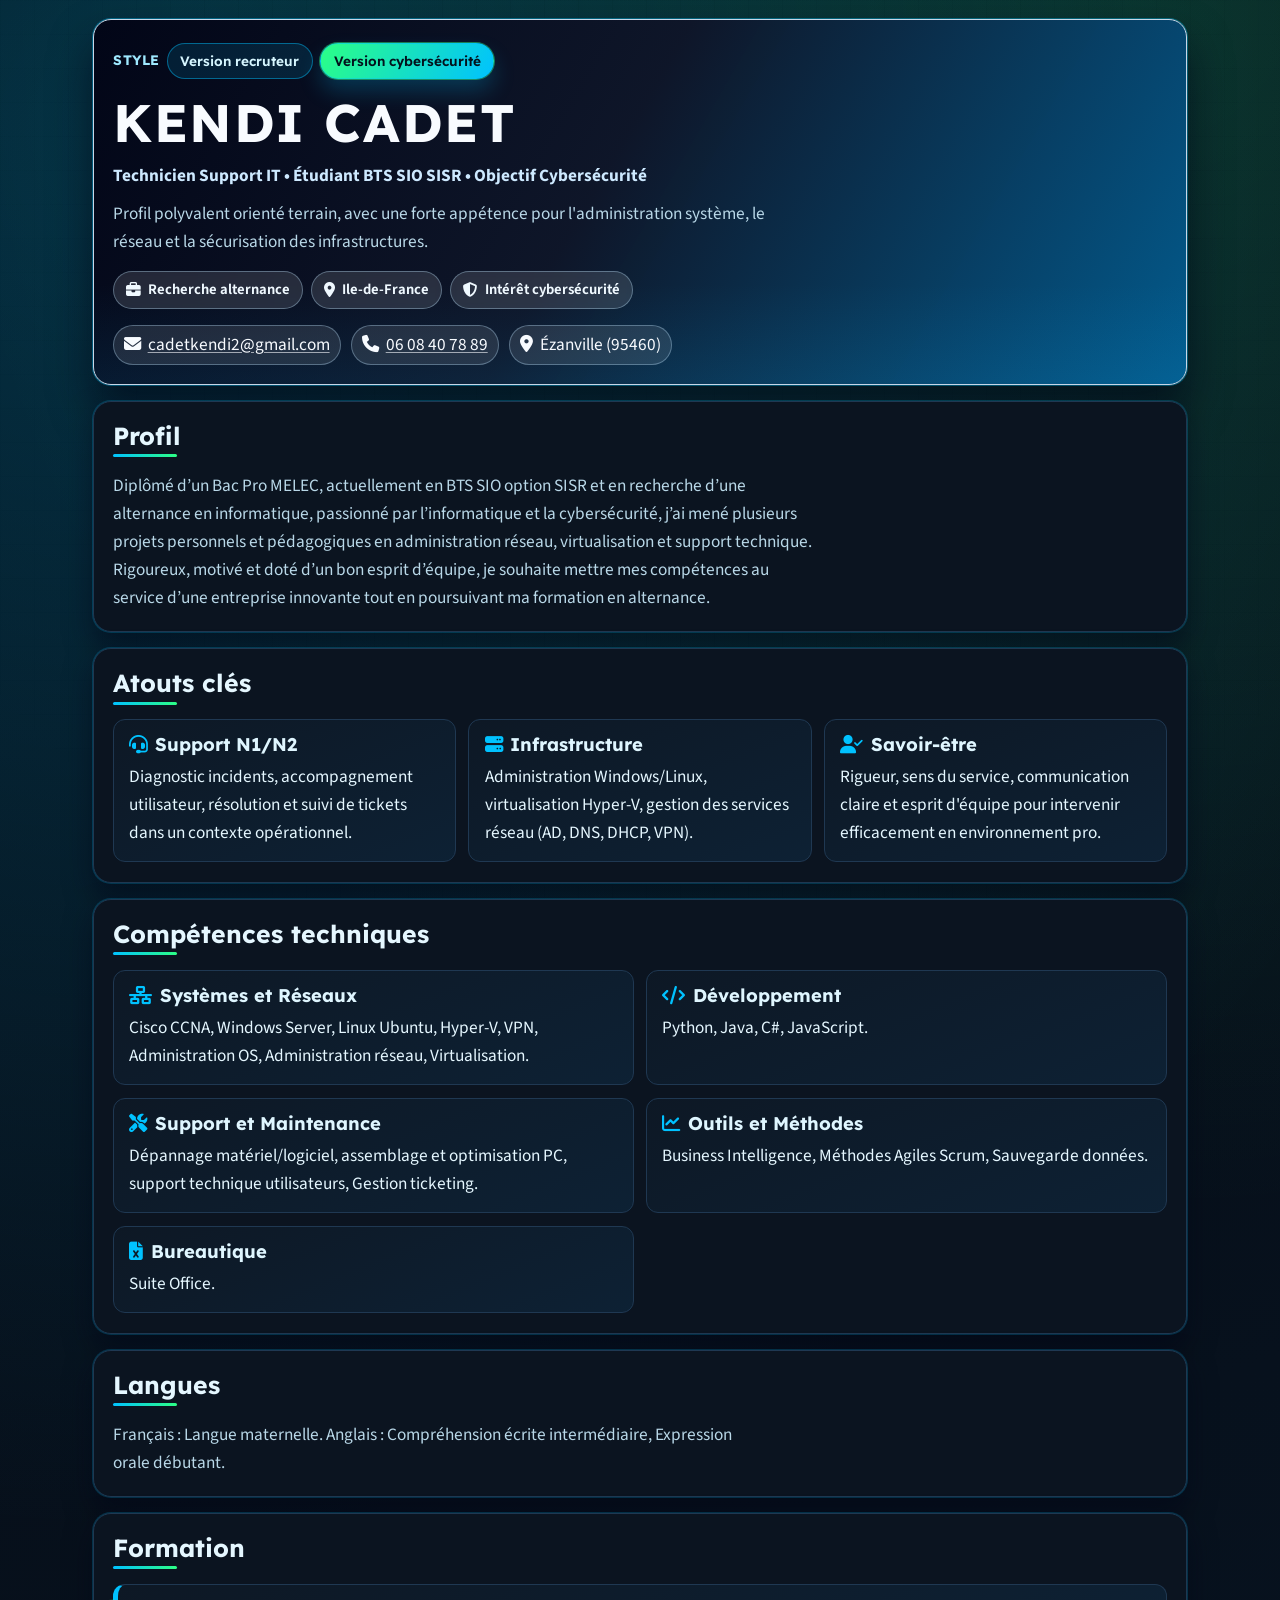
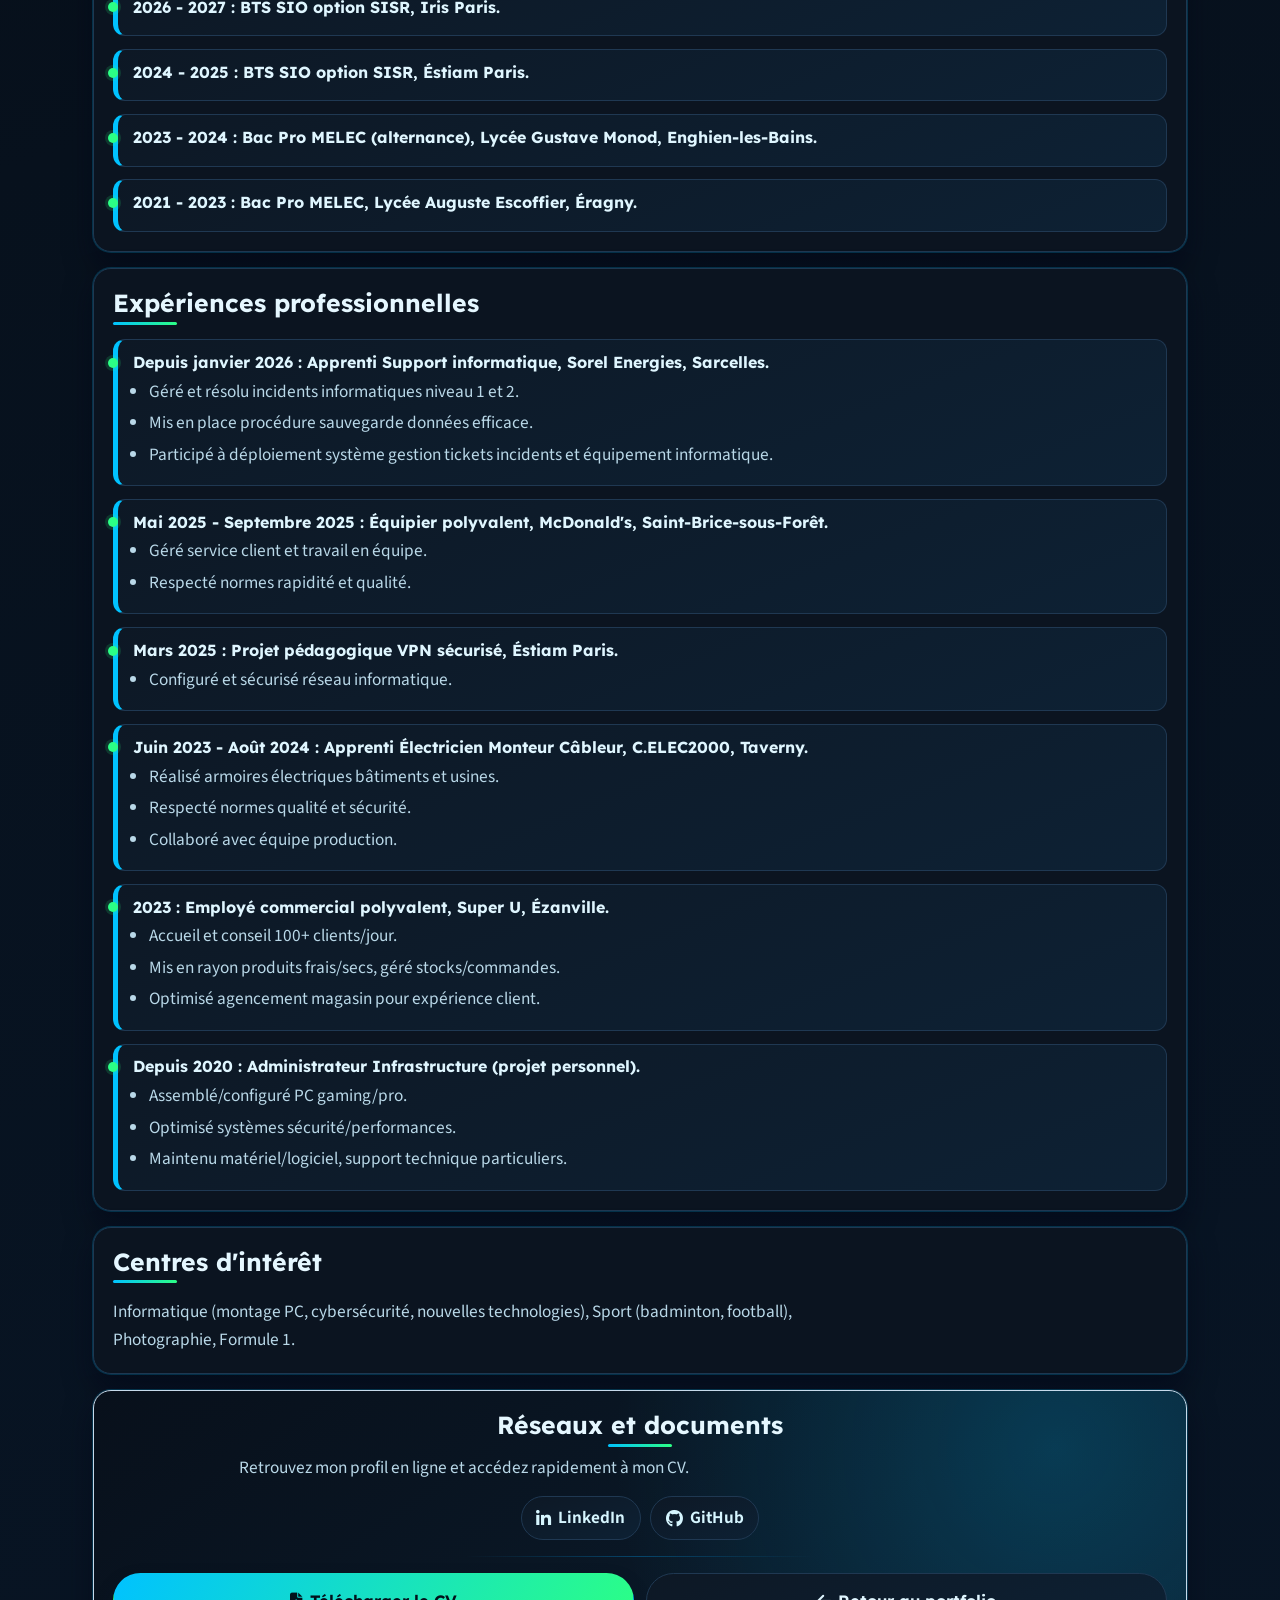
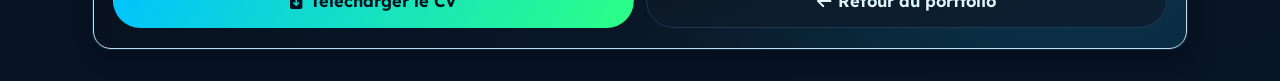
==== commit aeb3282d: "Ajustement du terminal et du projet VPN et Optimisation" ====
--- a/cv-professionnel.html
+++ b/cv-professionnel.html
@@ -10,7 +10,8 @@
     content="Kendi Cadet, CV, BTS SIO, SISR, cybersécurité, administration réseau, support informatique" />
   <link rel="preconnect" href="https://fonts.googleapis.com" />
   <link rel="preconnect" href="https://fonts.gstatic.com" crossorigin />
-  <link href="https://fonts.googleapis.com/css2?family=Lexend:wght@400;600;700;800&family=Source+Sans+3:wght@400;500;600;700&display=swap"
+  <link
+    href="https://fonts.googleapis.com/css2?family=Lexend:wght@400;600;700;800&family=Source+Sans+3:wght@400;500;600;700&display=swap"
     rel="stylesheet" />
   <link rel="preconnect" href="https://cdnjs.cloudflare.com" />
   <link rel="stylesheet" href="https://cdnjs.cloudflare.com/ajax/libs/font-awesome/6.5.2/css/all.min.css"
@@ -27,18 +28,22 @@
       <div class="theme-switcher" role="group" aria-label="Variantes visuelles du CV">
         <span class="theme-label">Style</span>
         <button type="button" class="theme-btn" data-theme="corporate" aria-pressed="false">Version recruteur</button>
-        <button type="button" class="theme-btn is-active" data-theme="cyber" aria-pressed="true">Version cybersécurité</button>
+        <button type="button" class="theme-btn is-active" data-theme="cyber" aria-pressed="true">Version
+          cybersécurité</button>
       </div>
       <h1>KENDI CADET</h1>
       <p class="hero-role">Technicien Support IT • Étudiant BTS SIO SISR • Objectif Cybersécurité</p>
-      <p class="hero-intro">Profil polyvalent orienté terrain, avec une forte appétence pour l'administration système, le réseau et la sécurisation des infrastructures.</p>
+      <p class="hero-intro">Profil polyvalent orienté terrain, avec une forte appétence pour l'administration système,
+        le réseau et la sécurisation des infrastructures.</p>
       <div class="hero-badges" aria-label="Informations clés">
         <span class="hero-badge"><i class="fa-solid fa-briefcase" aria-hidden="true"></i> Recherche alternance</span>
         <span class="hero-badge"><i class="fa-solid fa-location-dot" aria-hidden="true"></i> Ile-de-France</span>
-        <span class="hero-badge"><i class="fa-solid fa-shield-halved" aria-hidden="true"></i> Intérêt cybersécurité</span>
+        <span class="hero-badge"><i class="fa-solid fa-shield-halved" aria-hidden="true"></i> Intérêt
+          cybersécurité</span>
       </div>
       <ul class="contacts">
-        <li><i class="fa-solid fa-envelope" aria-hidden="true"></i> <a href="mailto:cadetkendi2@gmail.com">cadetkendi2@gmail.com</a></li>
+        <li><i class="fa-solid fa-envelope" aria-hidden="true"></i> <a
+            href="mailto:cadetkendi2@gmail.com">cadetkendi2@gmail.com</a></li>
         <li><i class="fa-solid fa-phone" aria-hidden="true"></i> <a href="tel:+33608407889">06 08 40 78 89</a></li>
         <li><i class="fa-solid fa-location-dot" aria-hidden="true"></i> Ézanville (95460)</li>
       </ul>
@@ -59,7 +64,8 @@
       <div class="spotlight-grid">
         <article class="spotlight-card">
           <h3><i class="fa-solid fa-headset" aria-hidden="true"></i> Support N1/N2</h3>
-          <p>Diagnostic incidents, accompagnement utilisateur, résolution et suivi de tickets dans un contexte opérationnel.</p>
+          <p>Diagnostic incidents, accompagnement utilisateur, résolution et suivi de tickets dans un contexte
+            opérationnel.</p>
         </article>
         <article class="spotlight-card">
           <h3><i class="fa-solid fa-server" aria-hidden="true"></i> Infrastructure</h3>
@@ -67,7 +73,8 @@
         </article>
         <article class="spotlight-card">
           <h3><i class="fa-solid fa-user-check" aria-hidden="true"></i> Savoir-être</h3>
-          <p>Rigueur, sens du service, communication claire et esprit d'équipe pour intervenir efficacement en environnement pro.</p>
+          <p>Rigueur, sens du service, communication claire et esprit d'équipe pour intervenir efficacement en
+            environnement pro.</p>
         </article>
       </div>
     </section>
@@ -112,7 +119,7 @@
           <h3>2026 - 2027 : BTS SIO option SISR, Iris Paris.</h3>
         </article>
         <article>
-          <h3>2024 - 2026 : BTS SIO option SISR, Éstiam Paris.</h3>
+          <h3>2024 - 2025 : BTS SIO option SISR, Éstiam Paris.</h3>
         </article>
         <article>
           <h3>2023 - 2024 : Bac Pro MELEC (alternance), Lycée Gustave Monod, Enghien-les-Bains.</h3>
@@ -184,8 +191,10 @@
       <h2 id="contact-title" class="bottom-actions-title">Réseaux et documents</h2>
       <p class="hub-caption">Retrouvez mon profil en ligne et accédez rapidement à mon CV.</p>
       <div class="social-links">
-        <a href="https://www.linkedin.com/in/kendi-cadet/" target="_blank" rel="noopener noreferrer"><i class="fa-brands fa-linkedin-in" aria-hidden="true"></i> LinkedIn</a>
-        <a href="https://github.com/Kendi021" target="_blank" rel="noopener noreferrer"><i class="fa-brands fa-github" aria-hidden="true"></i> GitHub</a>
+        <a href="https://www.linkedin.com/in/kendi-cadet/" target="_blank" rel="noopener noreferrer"><i
+            class="fa-brands fa-linkedin-in" aria-hidden="true"></i> LinkedIn</a>
+        <a href="https://github.com/Kendi021" target="_blank" rel="noopener noreferrer"><i class="fa-brands fa-github"
+            aria-hidden="true"></i> GitHub</a>
       </div>
       <div class="hub-divider" aria-hidden="true"></div>
       <div class="bottom-actions-row">
